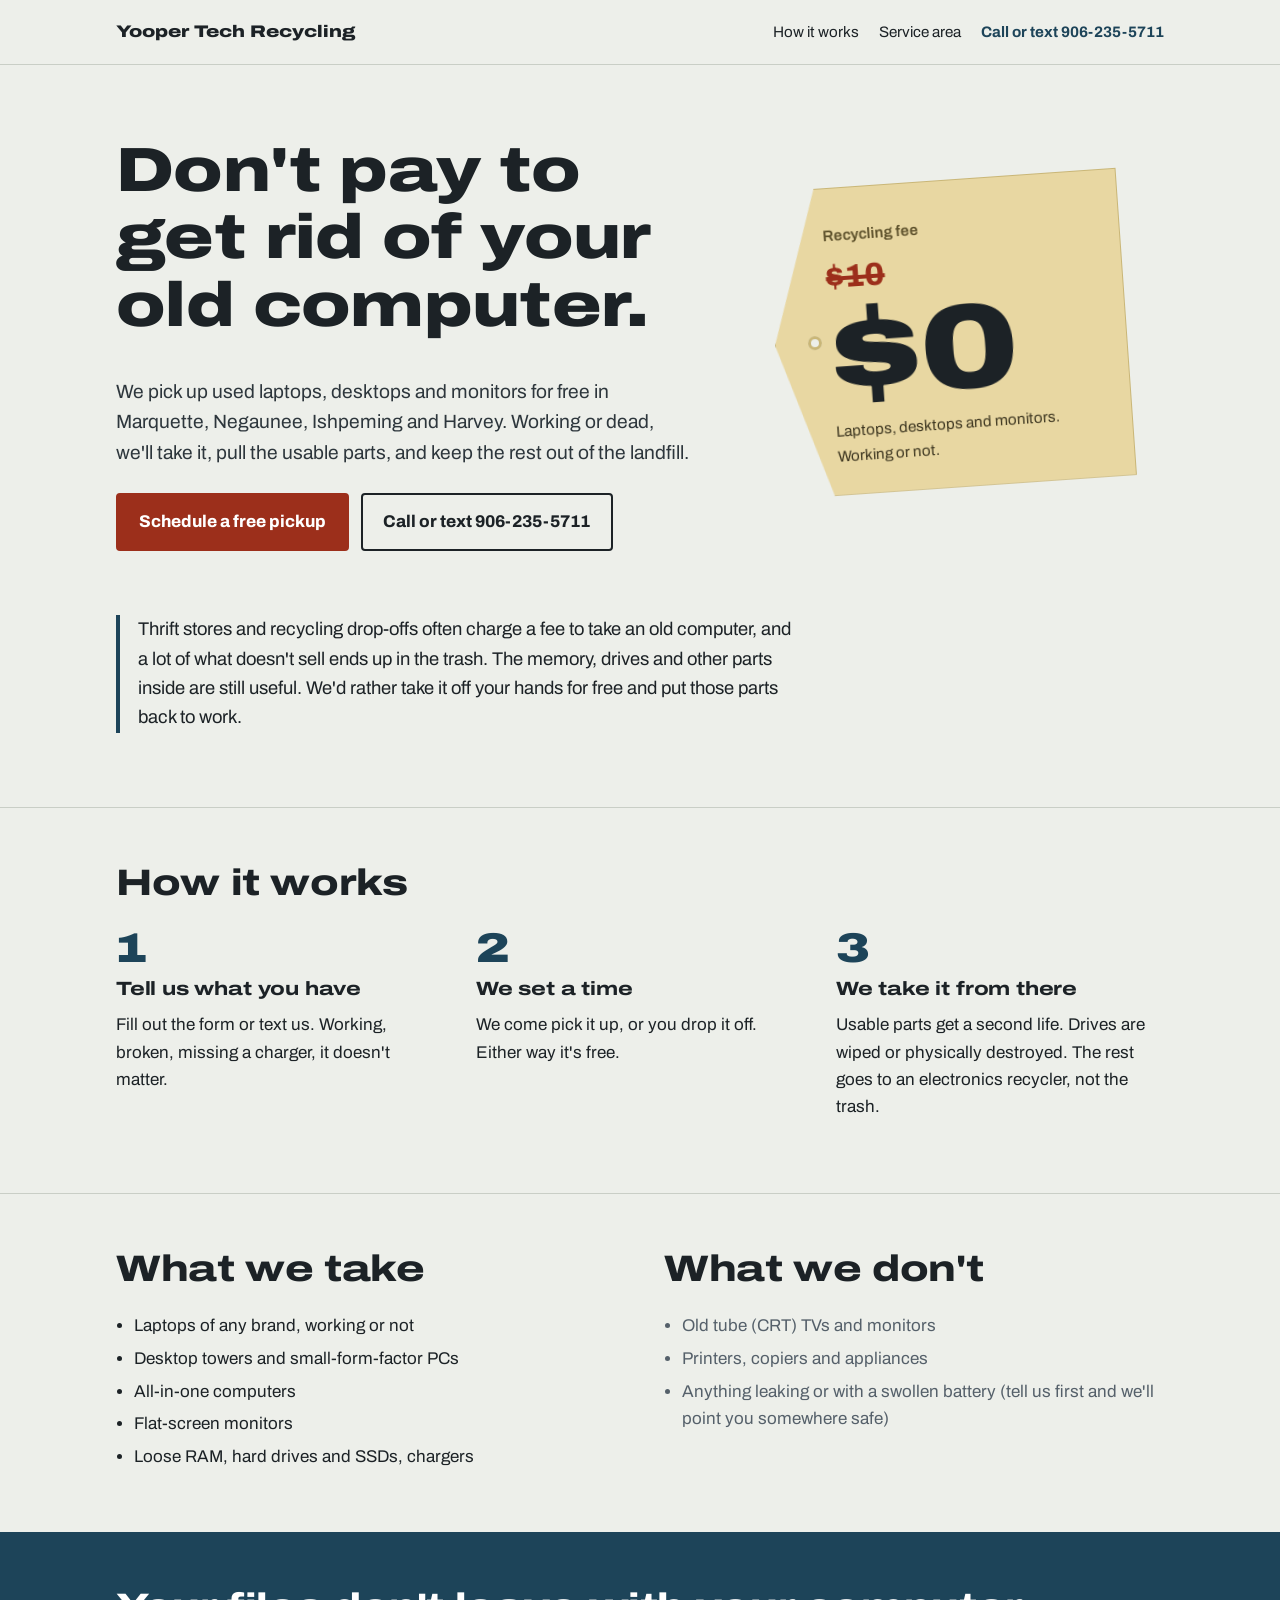
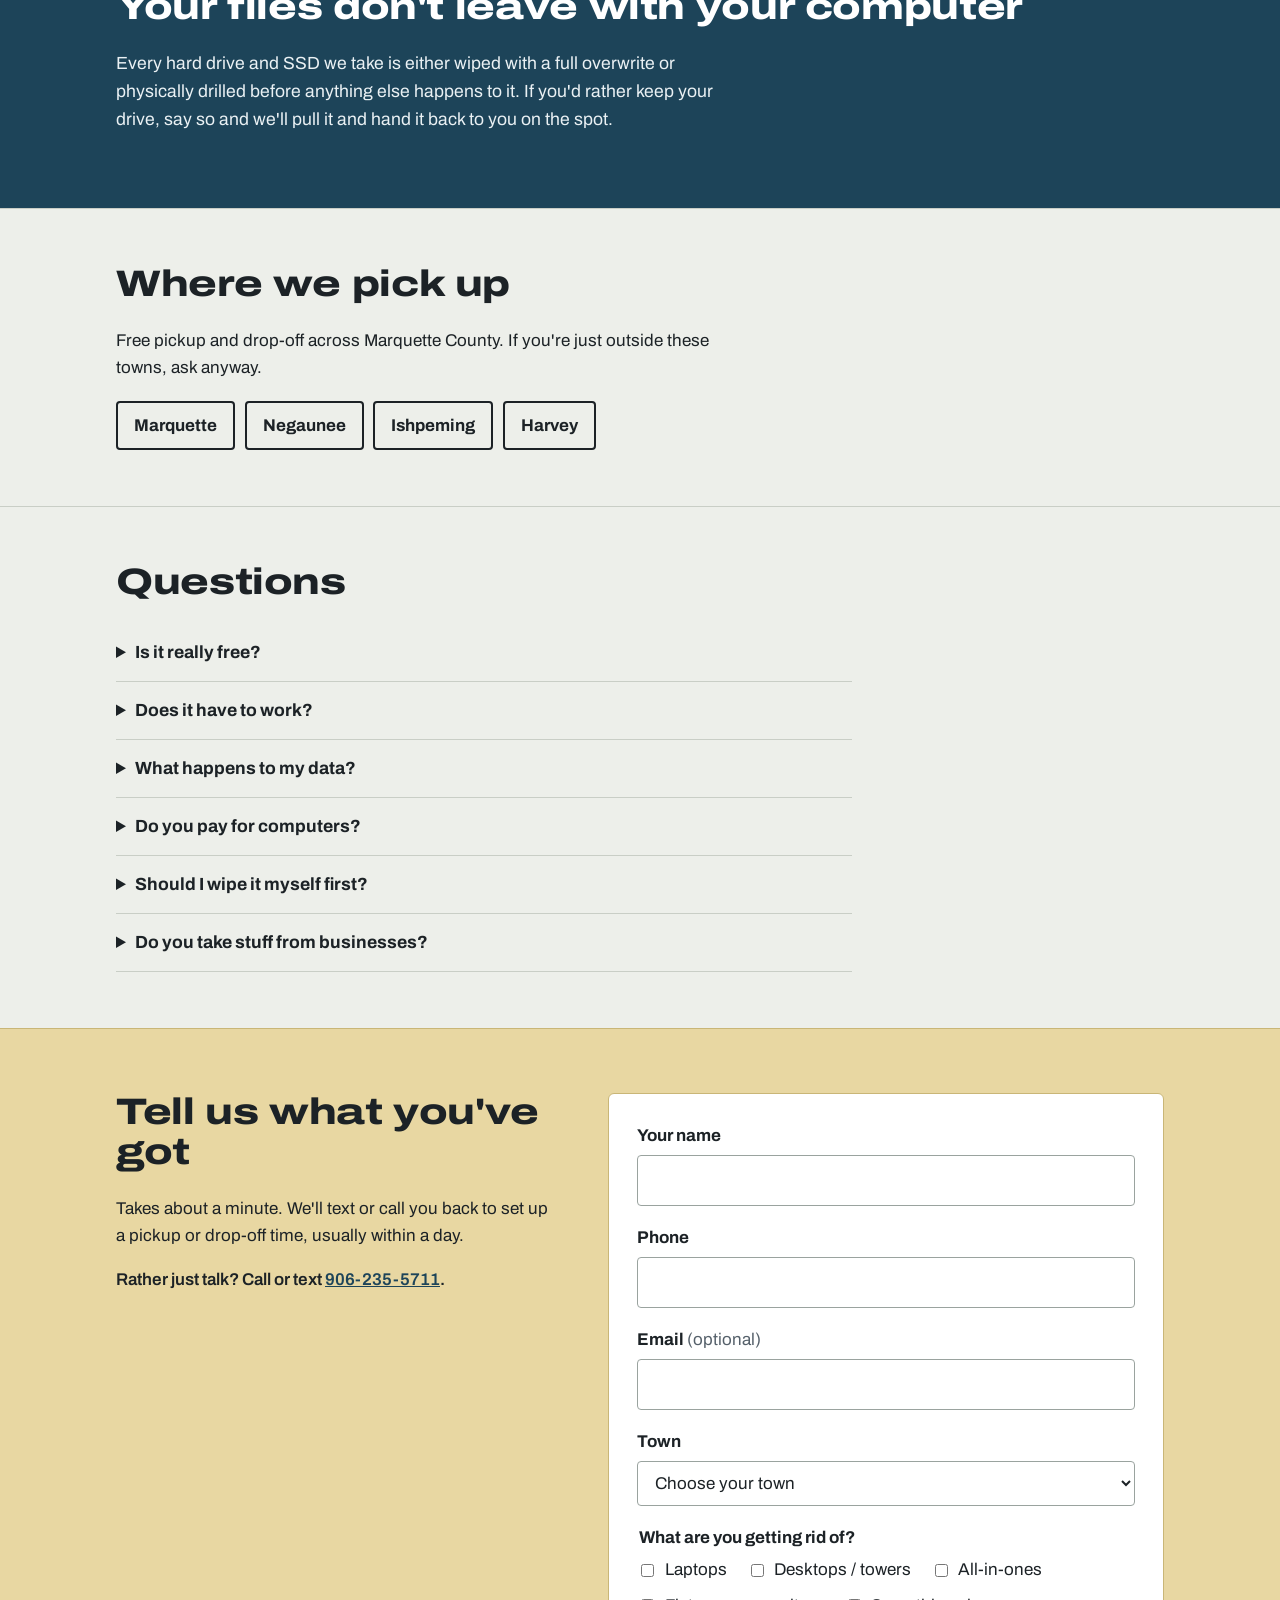
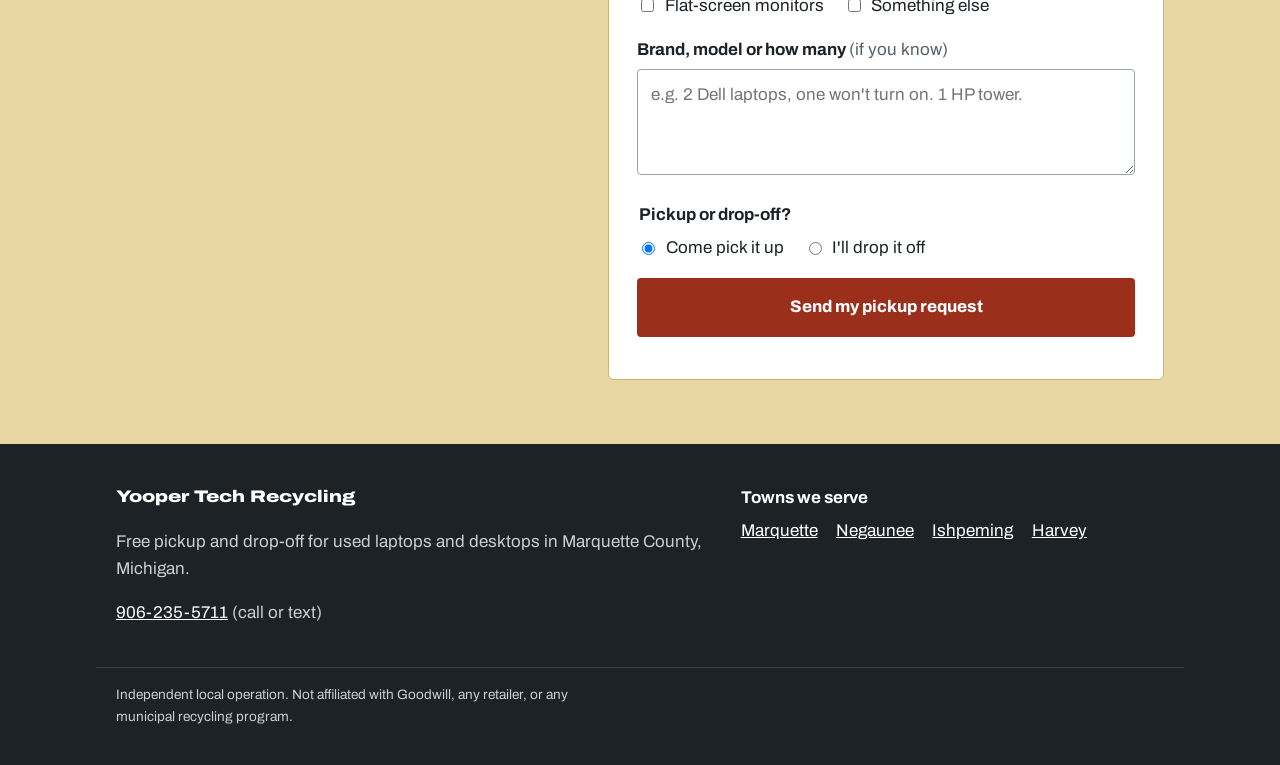
==== index.html @ 9afd8457 "Add Yooper Tech Recycling static site Computer recycling funnel with local SEO pages for Marquette, " ====
<!doctype html>
<html lang="en">
<head>
<meta charset="utf-8">
<meta name="viewport" content="width=device-width, initial-scale=1">
<title>Free Laptop & Computer Recycling in Marquette, Negaunee, Ishpeming & Harvey, MI | Yooper Tech Recycling</title>
<meta name="description" content="Don't pay to recycle your old laptop or desktop. Free pickup and drop-off in Marquette, Negaunee, Ishpeming and Harvey, Michigan. Drives wiped or destroyed.">
<link rel="canonical" href="https://yourdomain.com/">

<meta property="og:type" content="website">
<meta property="og:title" content="Free Laptop & Computer Recycling in Marquette, Negaunee, Ishpeming & Harvey, MI | Yooper Tech Recycling">
<meta property="og:description" content="Don't pay to recycle your old laptop or desktop. Free pickup and drop-off in Marquette, Negaunee, Ishpeming and Harvey, Michigan. Drives wiped or destroyed.">
<meta property="og:url" content="https://yourdomain.com/">
<meta name="geo.region" content="US-MI">
<link rel="icon" href="/assets/favicon.svg" type="image/svg+xml">
<link rel="preconnect" href="https://fonts.googleapis.com"><link rel="preconnect" href="https://fonts.gstatic.com" crossorigin><link href="https://fonts.googleapis.com/css2?family=Archivo:wdth,wght@62..125,400..900&display=swap" rel="stylesheet">
<link rel="stylesheet" href="/css/style.css">
<script type="application/ld+json">{"@context": "https://schema.org", "@type": "LocalBusiness", "name": "Yooper Tech Recycling", "description": "Free pickup and drop-off for used laptops and desktops in Marquette County, Michigan. Parts are reused; drives are wiped or destroyed.", "url": "https://yourdomain.com/", "telephone": "+19062355711", "priceRange": "Free", "areaServed": [{"@type": "City", "name": "Marquette, MI"}, {"@type": "City", "name": "Negaunee, MI"}, {"@type": "City", "name": "Ishpeming, MI"}, {"@type": "City", "name": "Harvey, MI"}], "address": {"@type": "PostalAddress", "addressRegion": "MI", "addressCountry": "US"}}</script>
<script type="application/ld+json">{"@context": "https://schema.org", "@type": "FAQPage", "mainEntity": [{"@type": "Question", "name": "Is it really free?", "acceptedAnswer": {"@type": "Answer", "text": "Yes. No recycling fee, no pickup fee in Marquette, Negaunee, Ishpeming and Harvey. We make our money reselling the usable parts, so your old computer is worth something to us even if it doesn't turn on."}}, {"@type": "Question", "name": "Does it have to work?", "acceptedAnswer": {"@type": "Answer", "text": "No. Dead, cracked, water-damaged, missing a power cord: we still want it."}}, {"@type": "Question", "name": "What happens to my data?", "acceptedAnswer": {"@type": "Answer", "text": "Drives are wiped with a full overwrite or physically destroyed. If you want to keep your drive, we'll take it out and give it back to you before we leave."}}, {"@type": "Question", "name": "Do you pay for computers?", "acceptedAnswer": {"@type": "Answer", "text": "Usually not, but if you have something newer or high-end, mention it in the form and we'll talk."}}, {"@type": "Question", "name": "Should I wipe it myself first?", "acceptedAnswer": {"@type": "Answer", "text": "You're welcome to, and if it still turns on it's a good habit. But you don't have to. We handle it either way."}}, {"@type": "Question", "name": "Do you take stuff from businesses?", "acceptedAnswer": {"@type": "Answer", "text": "Yes. Offices, schools and shops upgrading a batch of machines can send us the count and we'll plan the pickup."}}]}</script>
</head>
<body>
<a class="skip" href="#main">Skip to content</a>
<header class="top">
  <div class="wrap top-row">
    <a class="brand" href="/">Yooper Tech Recycling</a>
    <nav aria-label="Main">
      <a href="/#how">How it works</a>
      <a href="/#area">Service area</a>
      <a class="nav-call" href="tel:+19062355711">Call or text 906-235-5711</a>
    </nav>
  </div>
</header>
<main id="main">
<section class="hero">
  <div class="wrap hero-grid">
    <div class="hero-copy">
      <h1>Don't pay to get rid of your old computer.</h1>
      <p class="lede">We pick up used laptops, desktops and monitors for free in Marquette, Negaunee, Ishpeming and Harvey. Working or dead, we'll take it, pull the usable parts, and keep the rest out of the landfill.</p>
      <div class="hero-cta">
        <a class="btn" href="#get">Schedule a free pickup</a>
        <a class="btn btn-ghost" href="tel:+19062355711">Call or text 906-235-5711</a>
      </div>
    </div>
    <div class="tag" aria-label="Recycling fee: not ten dollars, zero dollars">
      <div class="tag-hole" aria-hidden="true"></div>
      <p class="tag-label">Recycling fee</p>
      <p class="tag-old" aria-hidden="true">$10</p>
      <p class="tag-new" aria-hidden="true">$0</p>
      <p class="tag-note">Laptops, desktops and monitors. Working or not.</p>
    </div>
  </div>
</section>
<section class="why">
  <div class="wrap why-inner">
    <p>Thrift stores and recycling drop-offs often charge a fee to take an old computer, and a lot of what doesn't sell ends up in the trash. The memory, drives and other parts inside are still useful. We'd rather take it off your hands for free and put those parts back to work.</p>
  </div>
</section>
<section class="how" id="how">
  <div class="wrap">
    <h2>How it works</h2>
    <ol class="steps">
      <li><h3>Tell us what you have</h3><p>Fill out the form or text us. Working, broken, missing a charger, it doesn't matter.</p></li>
      <li><h3>We set a time</h3><p>We come pick it up, or you drop it off. Either way it's free.</p></li>
      <li><h3>We take it from there</h3><p>Usable parts get a second life. Drives are wiped or physically destroyed. The rest goes to an electronics recycler, not the trash.</p></li>
    </ol>
  </div>
</section>
<section class="take">
  <div class="wrap take-grid">
    <div>
      <h2>What we take</h2>
      <ul class="plain">
        <li>Laptops of any brand, working or not</li>
        <li>Desktop towers and small-form-factor PCs</li>
        <li>All-in-one computers</li>
        <li>Flat-screen monitors</li>
        <li>Loose RAM, hard drives and SSDs, chargers</li>
      </ul>
    </div>
    <div>
      <h2>What we don't</h2>
      <ul class="plain muted">
        <li>Old tube (CRT) TVs and monitors</li>
        <li>Printers, copiers and appliances</li>
        <li>Anything leaking or with a swollen battery (tell us first and we'll point you somewhere safe)</li>
      </ul>
    </div>
  </div>
</section>
<section class="data">
  <div class="wrap data-inner">
    <h2>Your files don't leave with your computer</h2>
    <p>Every hard drive and SSD we take is either wiped with a full overwrite or physically drilled before anything else happens to it. If you'd rather keep your drive, say so and we'll pull it and hand it back to you on the spot.</p>
  </div>
</section>
<section class="area" id="area">
  <div class="wrap">
    <h2>Where we pick up</h2>
    <p>Free pickup and drop-off across Marquette County. If you're just outside these towns, ask anyway.</p>
    <ul class="towns"><li><a href="/marquette-mi/">Marquette</a></li><li><a href="/negaunee-mi/">Negaunee</a></li><li><a href="/ishpeming-mi/">Ishpeming</a></li><li><a href="/harvey-mi/">Harvey</a></li></ul>
  </div>
</section>
<section class="faq" id="faq">
  <div class="wrap faq-inner">
    <h2>Questions</h2>
    <details><summary>Is it really free?</summary><p>Yes. No recycling fee, no pickup fee in Marquette, Negaunee, Ishpeming and Harvey. We make our money reselling the usable parts, so your old computer is worth something to us even if it doesn't turn on.</p></details>
<details><summary>Does it have to work?</summary><p>No. Dead, cracked, water-damaged, missing a power cord: we still want it.</p></details>
<details><summary>What happens to my data?</summary><p>Drives are wiped with a full overwrite or physically destroyed. If you want to keep your drive, we'll take it out and give it back to you before we leave.</p></details>
<details><summary>Do you pay for computers?</summary><p>Usually not, but if you have something newer or high-end, mention it in the form and we'll talk.</p></details>
<details><summary>Should I wipe it myself first?</summary><p>You're welcome to, and if it still turns on it's a good habit. But you don't have to. We handle it either way.</p></details>
<details><summary>Do you take stuff from businesses?</summary><p>Yes. Offices, schools and shops upgrading a batch of machines can send us the count and we'll plan the pickup.</p></details>
  </div>
</section>
<section class="get" id="get">
  <div class="wrap get-grid">
    <div class="get-copy">
      <h2>Tell us what you've got</h2>
      <p>Takes about a minute. We'll text or call you back to set up a pickup or drop-off time, usually within a day.</p>
      <p class="get-alt">Rather just talk? Call or text <a href="tel:+19062355711">906-235-5711</a>.</p>
    </div>
    <form class="lead" id="lead" novalidate>
      <div class="field"><label for="f-name">Your name</label><input id="f-name" name="name" autocomplete="name" required></div>
      <div class="field"><label for="f-phone">Phone</label><input id="f-phone" name="phone" type="tel" autocomplete="tel" required></div>
      <div class="field"><label for="f-email">Email <span class="opt">(optional)</span></label><input id="f-email" name="email" type="email" autocomplete="email"></div>
      <div class="field"><label for="f-town">Town</label>
        <select id="f-town" name="town" required><option value="">Choose your town</option><option>Marquette</option><option>Negaunee</option><option>Ishpeming</option><option>Harvey</option><option>Somewhere else nearby</option></select></div>
      <fieldset class="field">
        <legend>What are you getting rid of?</legend>
        <div class="checks">
          <label><input type="checkbox" name="items" value="Laptop"> Laptops</label>
          <label><input type="checkbox" name="items" value="Desktop"> Desktops / towers</label>
          <label><input type="checkbox" name="items" value="All-in-one"> All-in-ones</label>
          <label><input type="checkbox" name="items" value="Flat-screen monitor"> Flat-screen monitors</label>
          <label><input type="checkbox" name="items" value="Other"> Something else</label>
        </div>
      </fieldset>
      <div class="field"><label for="f-details">Brand, model or how many <span class="opt">(if you know)</span></label><textarea id="f-details" name="details" rows="3" placeholder="e.g. 2 Dell laptops, one won't turn on. 1 HP tower."></textarea></div>
      <fieldset class="field">
        <legend>Pickup or drop-off?</legend>
        <div class="checks">
          <label><input type="radio" name="handoff" value="Pickup" checked> Come pick it up</label>
          <label><input type="radio" name="handoff" value="Drop-off"> I'll drop it off</label>
        </div>
      </fieldset>
      <div class="hp" aria-hidden="true"><label>Leave this empty<input name="company" tabindex="-1" autocomplete="off"></label></div>
      <button class="btn" type="submit">Send my pickup request</button>
      <p class="form-msg" id="form-msg" role="status" aria-live="polite"></p>
    </form>
  </div>
</section></main>
<footer class="foot">
  <div class="wrap foot-grid">
    <div>
      <p class="brand">Yooper Tech Recycling</p>
      <p>Free pickup and drop-off for used laptops and desktops in Marquette County, Michigan.</p>
      <p><a href="tel:+19062355711">906-235-5711</a> (call or text)</p>
    </div>
    <div>
      <p class="foot-h">Towns we serve</p>
      <p class="foot-towns"><a href="/marquette-mi/">Marquette</a> <a href="/negaunee-mi/">Negaunee</a> <a href="/ishpeming-mi/">Ishpeming</a> <a href="/harvey-mi/">Harvey</a></p>
    </div>
  </div>
  <div class="wrap foot-small"><p>Independent local operation. Not affiliated with Goodwill, any retailer, or any municipal recycling program.</p></div>
</footer>
<script src="/js/config.js"></script>
<script src="/js/form.js"></script>
</body>
</html>
---- css/style.css ----
/* Palette: birch paper, iron-range ink, Lake Superior blue, manila tag, hematite red */
:root{
  --paper:#EDEFEA; --ink:#1C2226; --muted:#55606A;
  --lake:#1D4459; --lake-2:#2C5A73;
  --tag:#E8D7A2; --tag-edge:#C9B677;
  --ore:#9C2F1B; --line:#C9CEC6;
  --wrap:68rem;
}
*{box-sizing:border-box}
html{scroll-behavior:smooth}
@media (prefers-reduced-motion:reduce){html{scroll-behavior:auto}*{transition:none!important;animation:none!important}}
body{margin:0;background:var(--paper);color:var(--ink);
  font-family:"Archivo",system-ui,-apple-system,"Segoe UI",Roboto,sans-serif;
  font-size:1.0625rem;line-height:1.6;font-stretch:100%}
img{max-width:100%}
a{color:var(--lake)}
a:focus-visible,button:focus-visible,input:focus-visible,select:focus-visible,textarea:focus-visible,summary:focus-visible{
  outline:3px solid var(--ore);outline-offset:2px}
.wrap{max-width:var(--wrap);margin:0 auto;padding:0 1.25rem}
.narrow{max-width:40rem}
.skip{position:absolute;left:-999px}
.skip:focus{left:1rem;top:1rem;background:var(--ink);color:#fff;padding:.5rem .75rem;z-index:10}

h1,h2,h3{font-stretch:125%;line-height:1.08;letter-spacing:-.01em;margin:0 0 .6em}
h1{font-size:clamp(2.2rem,5.5vw,3.9rem);font-weight:850}
h2{font-size:clamp(1.6rem,3.4vw,2.3rem);font-weight:800}
h3{font-size:1.2rem;font-weight:750}
p{margin:0 0 1em;max-width:62ch}

/* header */
.top{border-bottom:1px solid var(--line);background:var(--paper)}
.top-row{display:flex;align-items:center;justify-content:space-between;gap:1rem;min-height:4rem;flex-wrap:wrap}
.brand{font-weight:850;font-stretch:125%;color:var(--ink);text-decoration:none;font-size:1.05rem}
nav{display:flex;gap:1.25rem;align-items:center;flex-wrap:wrap}
nav a{color:var(--ink);text-decoration:none;font-size:.95rem}
nav a:hover{text-decoration:underline}
.nav-call{font-weight:700;color:var(--lake)!important}
@media (max-width:640px){nav a:not(.nav-call){display:none}}

/* buttons */
.btn{display:inline-block;background:var(--ore);color:#fff;border:2px solid var(--ore);
  padding:.85rem 1.3rem;font:inherit;font-weight:750;text-decoration:none;cursor:pointer;border-radius:4px}
.btn:hover{background:#7f2615;border-color:#7f2615}
.btn-ghost{background:transparent;color:var(--ink);border-color:var(--ink)}
.btn-ghost:hover{background:var(--ink);color:#fff}

/* hero */
.hero{padding:4.5rem 0 4rem}
.hero-grid{display:grid;grid-template-columns:1.35fr 1fr;gap:3rem;align-items:center}
.lede{font-size:1.2rem;color:#2d363c}
.hero-cta{display:flex;gap:.75rem;flex-wrap:wrap;margin-top:1.5rem}

/* the one bold element: a manila price tag */
.tag{position:relative;background:var(--tag);border:1px solid var(--tag-edge);
  padding:2.2rem 2rem 1.6rem 3.4rem;transform:rotate(-4deg);
  clip-path:polygon(14% 0,100% 0,100% 100%,14% 100%,0 50%);
  box-shadow:6px 8px 0 rgba(28,34,38,.12);max-width:22rem;justify-self:center;
  animation:swing 1.1s ease-out .2s both;transform-origin:8% 50%}
@keyframes swing{0%{transform:rotate(-14deg)}60%{transform:rotate(1deg)}100%{transform:rotate(-4deg)}}
.tag-hole{position:absolute;left:9%;top:50%;width:14px;height:14px;margin-top:-7px;border-radius:50%;
  background:var(--paper);box-shadow:inset 0 0 0 3px var(--tag-edge)}
.tag-label{font-size:.95rem;font-weight:600;color:#5b4f2a;margin:0}
.tag-old{font-size:2rem;font-weight:800;color:var(--ore);margin:.2rem 0 0;text-decoration:line-through;text-decoration-thickness:4px}
.tag-new{font-size:clamp(5rem,12vw,7.5rem);font-weight:900;font-stretch:125%;line-height:.9;margin:0 0 .6rem;color:var(--ink)}
.tag-note{font-size:.95rem;margin:0;color:#3d3620}

/* sections */
.why{padding:0 0 3.5rem}
.why-inner p{font-size:1.15rem;border-left:4px solid var(--lake);padding-left:1.1rem}
.how,.take,.area,.faq{padding:3.5rem 0;border-top:1px solid var(--line)}
.steps{list-style:none;counter-reset:s;padding:0;margin:1.5rem 0 0;display:grid;grid-template-columns:repeat(3,1fr);gap:2rem}
.steps li{counter-increment:s}
.steps li::before{content:counter(s);display:block;font-size:2.6rem;font-weight:900;font-stretch:125%;color:var(--lake);line-height:1;margin-bottom:.6rem}
.take-grid{display:grid;grid-template-columns:1fr 1fr;gap:3rem}
.plain{padding-left:1.1rem;margin:0}
.plain li{margin:.35rem 0}
.muted{color:var(--muted)}

.data{background:var(--lake);color:#EAF1F4;padding:3.5rem 0}
.data h2{color:#fff}
.data-inner p{font-size:1.1rem}

.towns{list-style:none;padding:0;margin:1.25rem 0 0;display:flex;flex-wrap:wrap;gap:.6rem}
.towns a,.towns strong{display:inline-block;padding:.55rem 1rem;border:2px solid var(--ink);color:var(--ink);text-decoration:none;font-weight:700;border-radius:4px}
.towns a:hover{background:var(--ink);color:#fff}
.towns strong{background:var(--ink);color:#fff}

.faq-inner details{max-width:46rem}
details{border-bottom:1px solid var(--line);padding:.9rem 0}
summary{cursor:pointer;font-weight:700;font-size:1.1rem}
details p{margin:.6rem 0 0}

/* form */
.get{background:var(--tag);padding:4rem 0;border-top:1px solid var(--tag-edge)}
.get-grid{display:grid;grid-template-columns:1fr 1.25fr;gap:3rem;align-items:start}
.get-alt{font-weight:600}
.lead{background:#fff;padding:1.75rem;border:1px solid var(--tag-edge);border-radius:6px}
.field{margin:0 0 1.1rem;border:0;padding:0}
.field label,.field legend{display:block;font-weight:700;margin-bottom:.35rem}
.opt{font-weight:400;color:var(--muted)}
input,select,textarea{width:100%;font:inherit;padding:.7rem .8rem;border:1.5px solid #9aa39f;border-radius:4px;background:#fff;color:var(--ink)}
textarea{resize:vertical}
.checks{display:flex;flex-wrap:wrap;gap:.5rem 1.25rem}
.checks label{display:flex;align-items:center;gap:.45rem;font-weight:400;margin:0}
.checks input{width:auto}
.hp{position:absolute;left:-9999px}
.lead .btn{width:100%;font-size:1.05rem}
.form-msg{margin:.9rem 0 0;font-weight:600}
.form-msg.err{color:var(--ore)}
.form-msg pre{white-space:pre-wrap;background:var(--paper);padding:.75rem;font:inherit;font-weight:400;border-radius:4px}
[aria-invalid="true"]{border-color:var(--ore)}

/* footer */
.foot{background:var(--ink);color:#C8CFD3;padding:2.5rem 0 1.5rem}
.foot a{color:#fff}
.foot .brand{color:#fff}
.foot-grid{display:grid;grid-template-columns:1.4fr 1fr;gap:2rem}
.foot-h{font-weight:700;color:#fff;margin-bottom:.4rem}
.foot-towns a{margin-right:.9rem}
.foot-small{border-top:1px solid #343d43;margin-top:1.5rem;padding-top:1rem;font-size:.85rem}

@media (max-width:820px){
  .hero{padding:2.5rem 0 3rem}
  .hero-grid,.get-grid,.take-grid,.foot-grid{grid-template-columns:1fr}
  .steps{grid-template-columns:1fr;gap:1.5rem}
  .tag{justify-self:start;margin-left:.5rem}
}
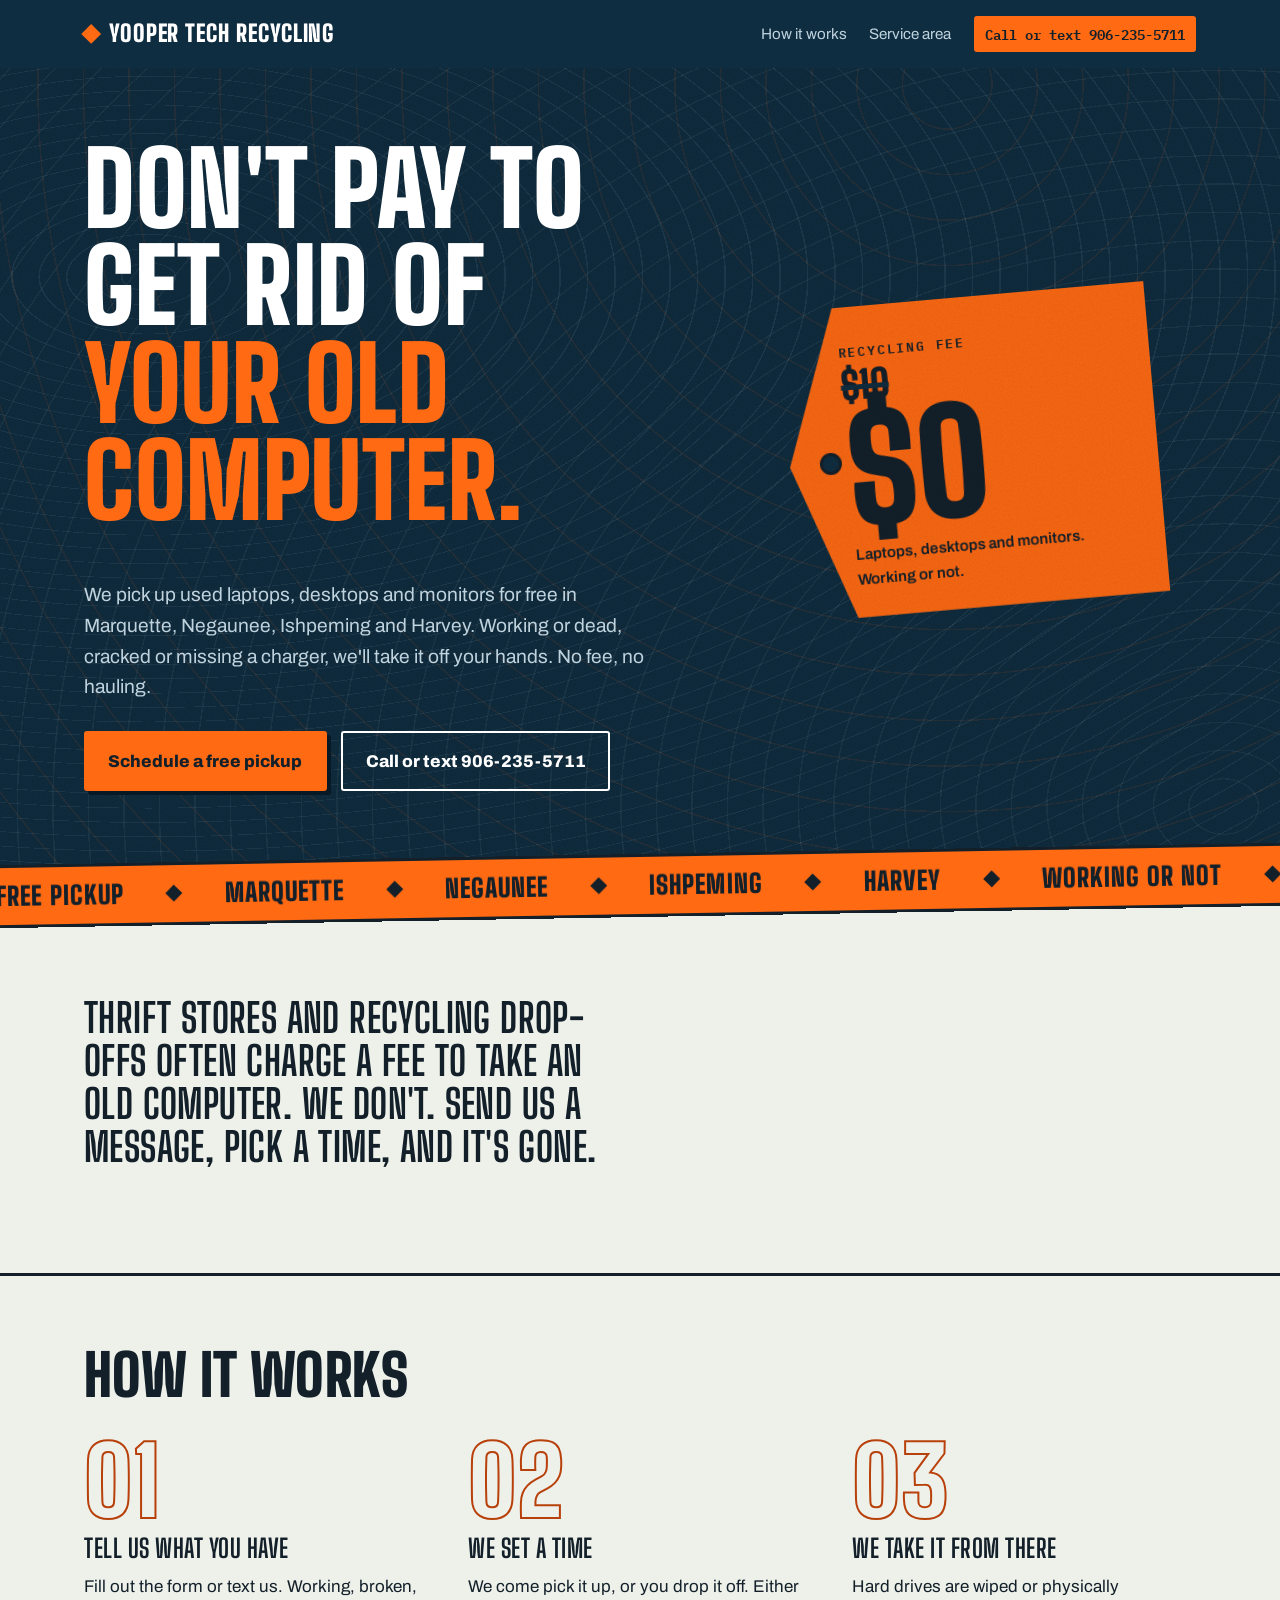
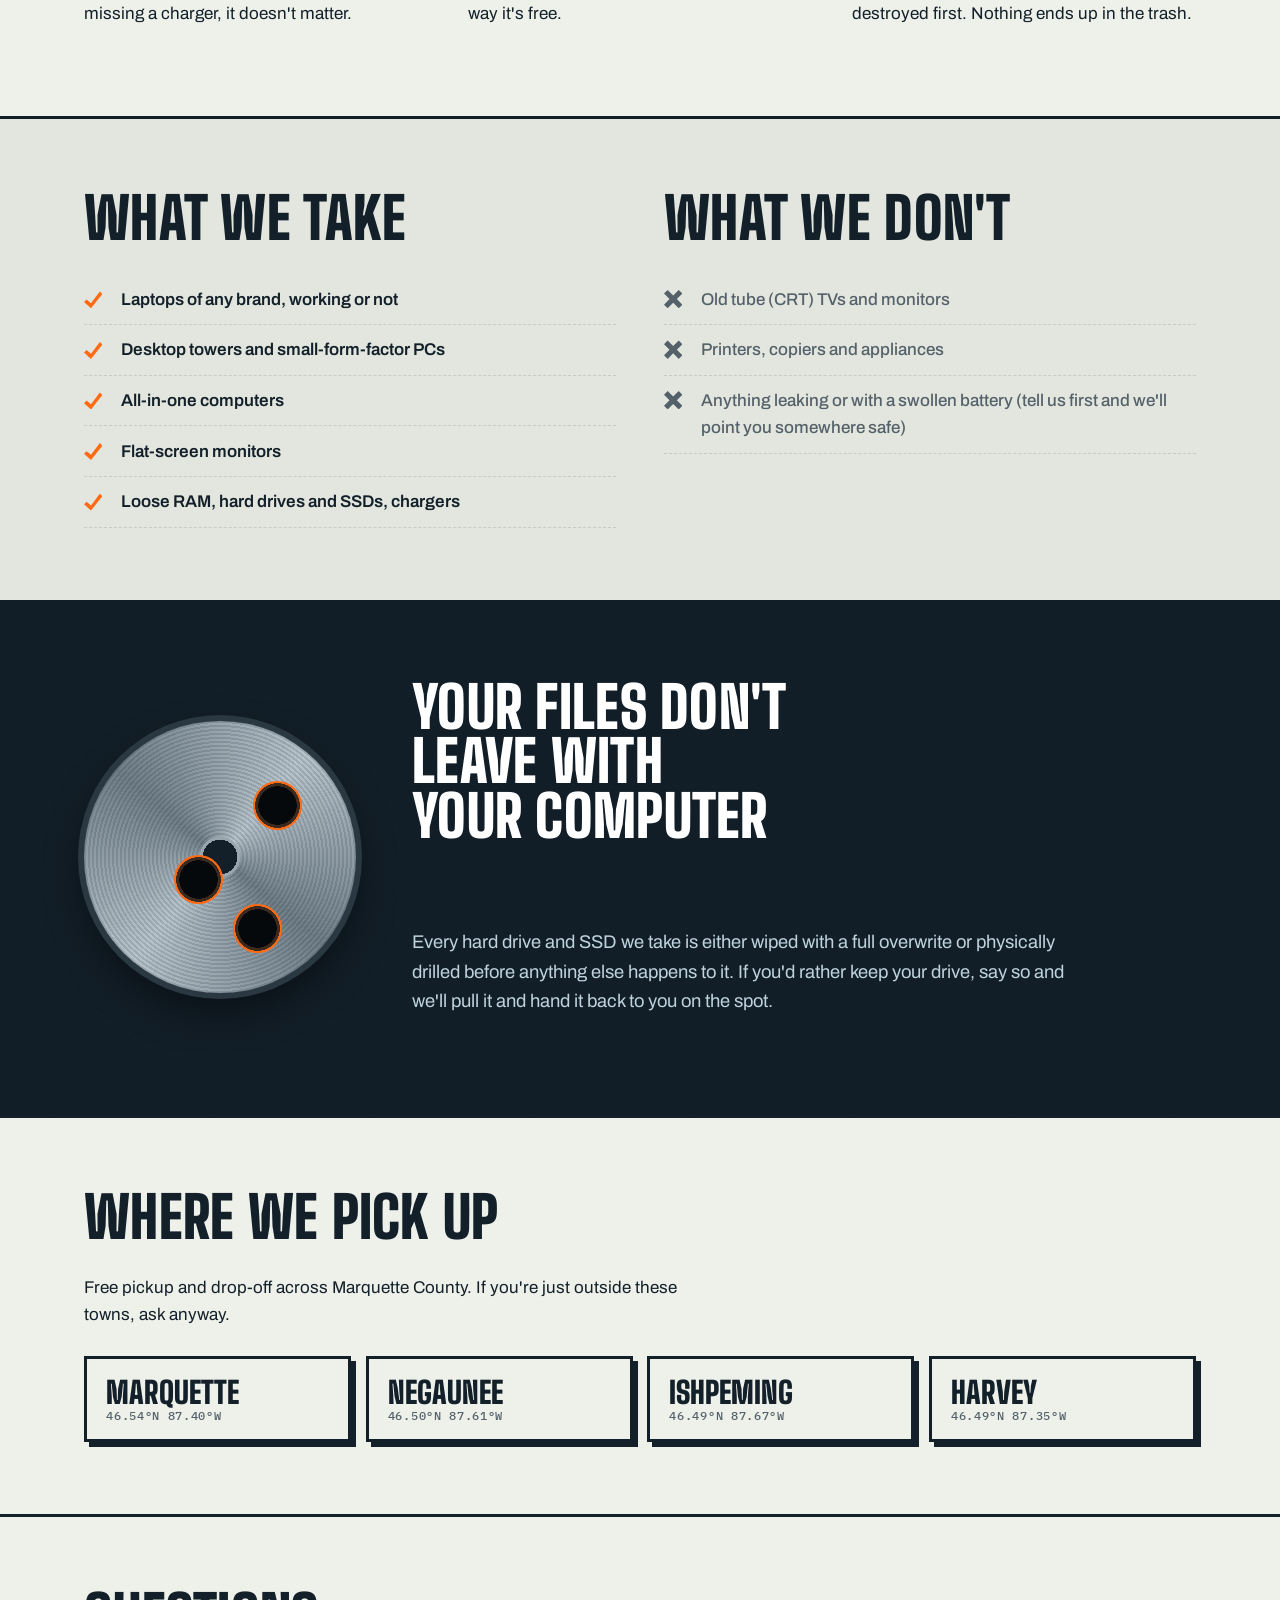
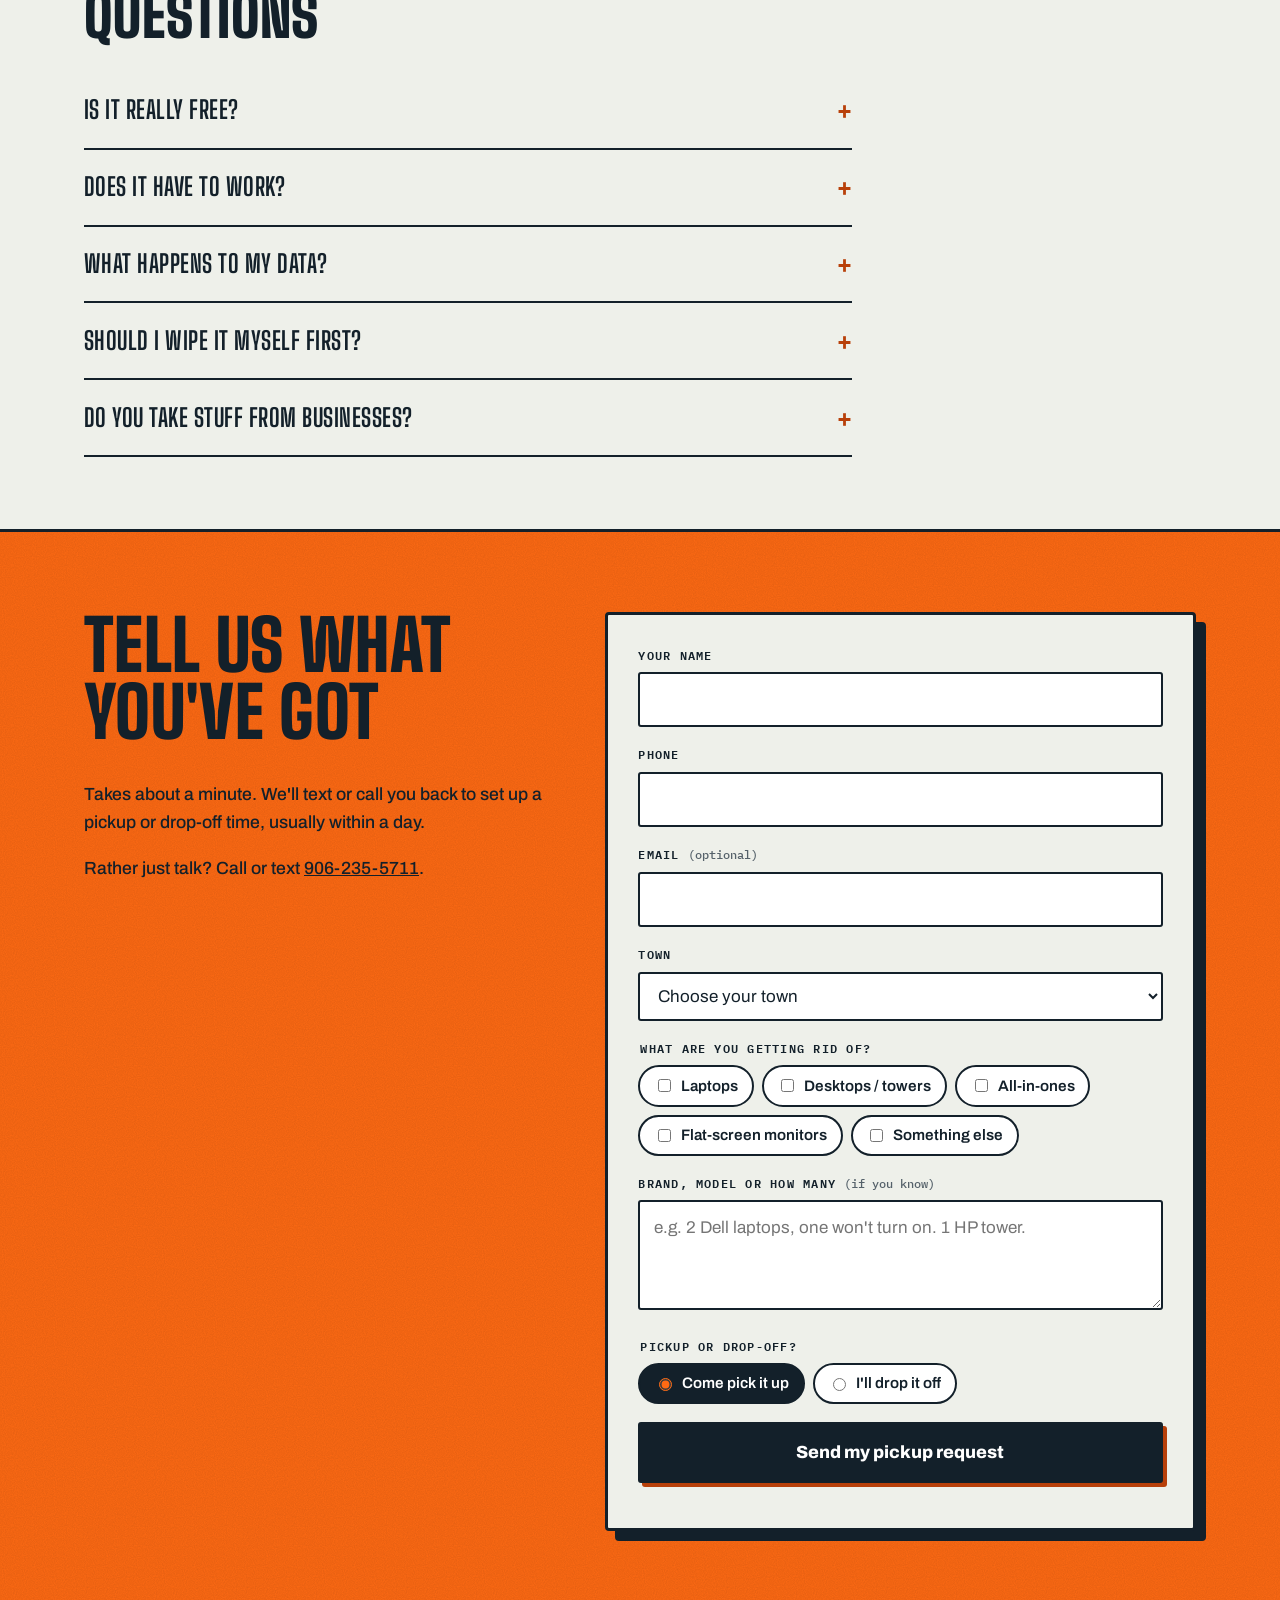
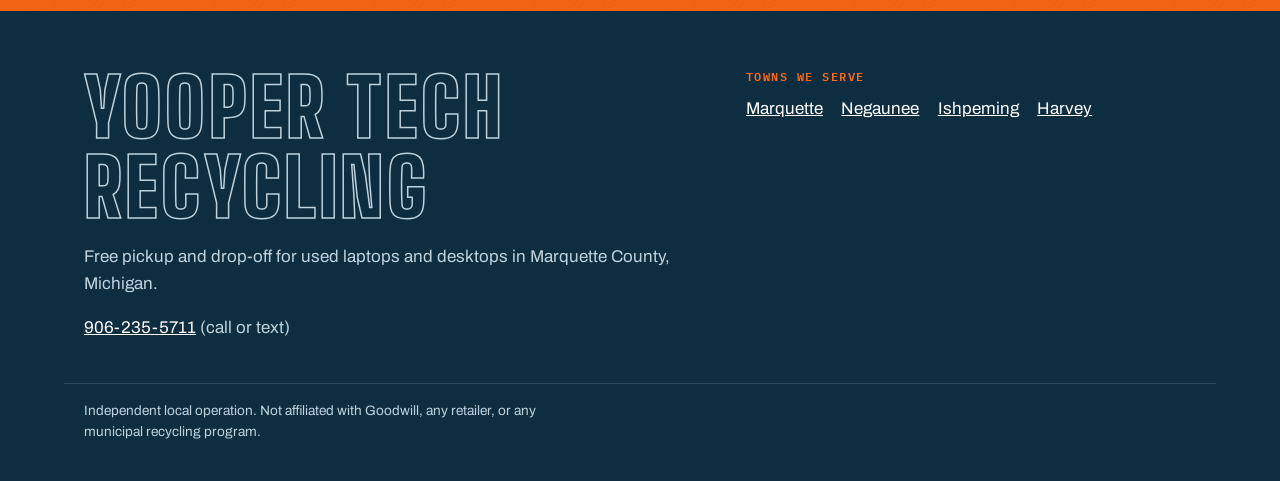
==== commit 4ae050b3: "Redesign site, add Apps Script form backend and admin funnels - New screenprint look: Lake Superior " ====
--- a/index.html
+++ b/index.html
@@ -13,10 +13,10 @@
 <meta property="og:url" content="https://yourdomain.com/">
 <meta name="geo.region" content="US-MI">
 <link rel="icon" href="/assets/favicon.svg" type="image/svg+xml">
-<link rel="preconnect" href="https://fonts.googleapis.com"><link rel="preconnect" href="https://fonts.gstatic.com" crossorigin><link href="https://fonts.googleapis.com/css2?family=Archivo:wdth,wght@62..125,400..900&display=swap" rel="stylesheet">
+<link rel="preconnect" href="https://fonts.googleapis.com"><link rel="preconnect" href="https://fonts.gstatic.com" crossorigin><link href="https://fonts.googleapis.com/css2?family=Archivo:wdth,wght@62..125,400..900&family=Big+Shoulders+Display:wght@700;900&family=IBM+Plex+Mono:wght@500;600&display=swap" rel="stylesheet">
 <link rel="stylesheet" href="/css/style.css">
-<script type="application/ld+json">{"@context": "https://schema.org", "@type": "LocalBusiness", "name": "Yooper Tech Recycling", "description": "Free pickup and drop-off for used laptops and desktops in Marquette County, Michigan. Parts are reused; drives are wiped or destroyed.", "url": "https://yourdomain.com/", "telephone": "+19062355711", "priceRange": "Free", "areaServed": [{"@type": "City", "name": "Marquette, MI"}, {"@type": "City", "name": "Negaunee, MI"}, {"@type": "City", "name": "Ishpeming, MI"}, {"@type": "City", "name": "Harvey, MI"}], "address": {"@type": "PostalAddress", "addressRegion": "MI", "addressCountry": "US"}}</script>
-<script type="application/ld+json">{"@context": "https://schema.org", "@type": "FAQPage", "mainEntity": [{"@type": "Question", "name": "Is it really free?", "acceptedAnswer": {"@type": "Answer", "text": "Yes. No recycling fee, no pickup fee in Marquette, Negaunee, Ishpeming and Harvey. We make our money reselling the usable parts, so your old computer is worth something to us even if it doesn't turn on."}}, {"@type": "Question", "name": "Does it have to work?", "acceptedAnswer": {"@type": "Answer", "text": "No. Dead, cracked, water-damaged, missing a power cord: we still want it."}}, {"@type": "Question", "name": "What happens to my data?", "acceptedAnswer": {"@type": "Answer", "text": "Drives are wiped with a full overwrite or physically destroyed. If you want to keep your drive, we'll take it out and give it back to you before we leave."}}, {"@type": "Question", "name": "Do you pay for computers?", "acceptedAnswer": {"@type": "Answer", "text": "Usually not, but if you have something newer or high-end, mention it in the form and we'll talk."}}, {"@type": "Question", "name": "Should I wipe it myself first?", "acceptedAnswer": {"@type": "Answer", "text": "You're welcome to, and if it still turns on it's a good habit. But you don't have to. We handle it either way."}}, {"@type": "Question", "name": "Do you take stuff from businesses?", "acceptedAnswer": {"@type": "Answer", "text": "Yes. Offices, schools and shops upgrading a batch of machines can send us the count and we'll plan the pickup."}}]}</script>
+<script type="application/ld+json">{"@context": "https://schema.org", "@type": "LocalBusiness", "name": "Yooper Tech Recycling", "description": "Free pickup and drop-off for used laptops and desktops in Marquette County, Michigan. Hard drives are wiped or destroyed.", "url": "https://yourdomain.com/", "telephone": "+19062355711", "priceRange": "Free", "areaServed": [{"@type": "City", "name": "Marquette, MI"}, {"@type": "City", "name": "Negaunee, MI"}, {"@type": "City", "name": "Ishpeming, MI"}, {"@type": "City", "name": "Harvey, MI"}], "address": {"@type": "PostalAddress", "addressRegion": "MI", "addressCountry": "US"}}</script>
+<script type="application/ld+json">{"@context": "https://schema.org", "@type": "FAQPage", "mainEntity": [{"@type": "Question", "name": "Is it really free?", "acceptedAnswer": {"@type": "Answer", "text": "Yes. No recycling fee, no pickup fee in Marquette, Negaunee, Ishpeming and Harvey. Working or not, there's no charge."}}, {"@type": "Question", "name": "Does it have to work?", "acceptedAnswer": {"@type": "Answer", "text": "No. Dead, cracked, water-damaged, missing a power cord: we still want it."}}, {"@type": "Question", "name": "What happens to my data?", "acceptedAnswer": {"@type": "Answer", "text": "Drives are wiped with a full overwrite or physically destroyed. If you want to keep your drive, we'll take it out and give it back to you before we leave."}}, {"@type": "Question", "name": "Should I wipe it myself first?", "acceptedAnswer": {"@type": "Answer", "text": "You're welcome to, and if it still turns on it's a good habit. But you don't have to. We handle it either way."}}, {"@type": "Question", "name": "Do you take stuff from businesses?", "acceptedAnswer": {"@type": "Answer", "text": "Yes. Offices, schools and shops upgrading a batch of machines can send us the count and we'll plan the pickup."}}]}</script>
 </head>
 <body>
 <a class="skip" href="#main">Skip to content</a>
@@ -34,8 +34,8 @@
 <section class="hero">
   <div class="wrap hero-grid">
     <div class="hero-copy">
-      <h1>Don't pay to get rid of your old computer.</h1>
-      <p class="lede">We pick up used laptops, desktops and monitors for free in Marquette, Negaunee, Ishpeming and Harvey. Working or dead, we'll take it, pull the usable parts, and keep the rest out of the landfill.</p>
+      <h1>Don't pay to get rid of <span>your old computer.</span></h1>
+      <p class="lede">We pick up used laptops, desktops and monitors for free in Marquette, Negaunee, Ishpeming and Harvey. Working or dead, cracked or missing a charger, we'll take it off your hands. No fee, no hauling.</p>
       <div class="hero-cta">
         <a class="btn" href="#get">Schedule a free pickup</a>
         <a class="btn btn-ghost" href="tel:+19062355711">Call or text 906-235-5711</a>
@@ -50,9 +50,10 @@
     </div>
   </div>
 </section>
+<div class="ticker" aria-hidden="true"><div class="ticker-track"><span>Free pickup</span><span>Marquette</span><span>Negaunee</span><span>Ishpeming</span><span>Harvey</span><span>Working or not</span><span>Drives wiped</span><span>Free pickup</span><span>Marquette</span><span>Negaunee</span><span>Ishpeming</span><span>Harvey</span><span>Working or not</span><span>Drives wiped</span></div></div>
 <section class="why">
   <div class="wrap why-inner">
-    <p>Thrift stores and recycling drop-offs often charge a fee to take an old computer, and a lot of what doesn't sell ends up in the trash. The memory, drives and other parts inside are still useful. We'd rather take it off your hands for free and put those parts back to work.</p>
+    <p>Thrift stores and recycling drop-offs often charge a fee to take an old computer. We don't. Send us a message, pick a time, and it's gone.</p>
   </div>
 </section>
 <section class="how" id="how">
@@ -61,7 +62,7 @@
     <ol class="steps">
       <li><h3>Tell us what you have</h3><p>Fill out the form or text us. Working, broken, missing a charger, it doesn't matter.</p></li>
       <li><h3>We set a time</h3><p>We come pick it up, or you drop it off. Either way it's free.</p></li>
-      <li><h3>We take it from there</h3><p>Usable parts get a second life. Drives are wiped or physically destroyed. The rest goes to an electronics recycler, not the trash.</p></li>
+      <li><h3>We take it from there</h3><p>Hard drives are wiped or physically destroyed first. Nothing ends up in the trash.</p></li>
     </ol>
   </div>
 </section>
@@ -89,6 +90,7 @@
 </section>
 <section class="data">
   <div class="wrap data-inner">
+    <div class="platter" aria-hidden="true"><i></i></div>
     <h2>Your files don't leave with your computer</h2>
     <p>Every hard drive and SSD we take is either wiped with a full overwrite or physically drilled before anything else happens to it. If you'd rather keep your drive, say so and we'll pull it and hand it back to you on the spot.</p>
   </div>
@@ -97,16 +99,15 @@
   <div class="wrap">
     <h2>Where we pick up</h2>
     <p>Free pickup and drop-off across Marquette County. If you're just outside these towns, ask anyway.</p>
-    <ul class="towns"><li><a href="/marquette-mi/">Marquette</a></li><li><a href="/negaunee-mi/">Negaunee</a></li><li><a href="/ishpeming-mi/">Ishpeming</a></li><li><a href="/harvey-mi/">Harvey</a></li></ul>
+    <ul class="towns"><li><a href="/marquette-mi/">Marquette<small>46.54°N 87.40°W</small></a></li><li><a href="/negaunee-mi/">Negaunee<small>46.50°N 87.61°W</small></a></li><li><a href="/ishpeming-mi/">Ishpeming<small>46.49°N 87.67°W</small></a></li><li><a href="/harvey-mi/">Harvey<small>46.49°N 87.35°W</small></a></li></ul>
   </div>
 </section>
 <section class="faq" id="faq">
   <div class="wrap faq-inner">
     <h2>Questions</h2>
-    <details><summary>Is it really free?</summary><p>Yes. No recycling fee, no pickup fee in Marquette, Negaunee, Ishpeming and Harvey. We make our money reselling the usable parts, so your old computer is worth something to us even if it doesn't turn on.</p></details>
+    <details><summary>Is it really free?</summary><p>Yes. No recycling fee, no pickup fee in Marquette, Negaunee, Ishpeming and Harvey. Working or not, there's no charge.</p></details>
 <details><summary>Does it have to work?</summary><p>No. Dead, cracked, water-damaged, missing a power cord: we still want it.</p></details>
 <details><summary>What happens to my data?</summary><p>Drives are wiped with a full overwrite or physically destroyed. If you want to keep your drive, we'll take it out and give it back to you before we leave.</p></details>
-<details><summary>Do you pay for computers?</summary><p>Usually not, but if you have something newer or high-end, mention it in the form and we'll talk.</p></details>
 <details><summary>Should I wipe it myself first?</summary><p>You're welcome to, and if it still turns on it's a good habit. But you don't have to. We handle it either way.</p></details>
 <details><summary>Do you take stuff from businesses?</summary><p>Yes. Offices, schools and shops upgrading a batch of machines can send us the count and we'll plan the pickup.</p></details>
   </div>
--- a/css/style.css
+++ b/css/style.css
@@ -1,127 +1,210 @@
-/* Palette: birch paper, iron-range ink, Lake Superior blue, manila tag, hematite red */
+/* Yooper screenprint: Lake Superior navy + hunter orange on birch bark, topo-map contours, freighter-stencil type */
 :root{
-  --paper:#EDEFEA; --ink:#1C2226; --muted:#55606A;
-  --lake:#1D4459; --lake-2:#2C5A73;
-  --tag:#E8D7A2; --tag-edge:#C9B677;
-  --ore:#9C2F1B; --line:#C9CEC6;
-  --wrap:68rem;
+  --birch:#EEF0EA; --birch-2:#E2E6DE; --ink:#13202A; --muted:#55616A;
+  --lake:#0F2D40; --lake-2:#18435C; --lake-ink:#BFD3DE;
+  --blaze:#FF6A13; --blaze-deep:#B8400A; --pine:#2E4A3B;
+  --line:#C6CCC3;
+  --display:"Big Shoulders Display","Archivo",Impact,"Arial Narrow",sans-serif;
+  --body:"Archivo",system-ui,-apple-system,"Segoe UI",Roboto,sans-serif;
+  --mono:"IBM Plex Mono",ui-monospace,Menlo,Consolas,monospace;
+  --wrap:72rem;
+  --grain:url("data:image/svg+xml,%3Csvg xmlns='http://www.w3.org/2000/svg' width='160' height='160'%3E%3Cfilter id='n'%3E%3CfeTurbulence type='fractalNoise' baseFrequency='.9' numOctaves='2' stitchTiles='stitch'/%3E%3CfeColorMatrix values='0 0 0 0 0 0 0 0 0 0 0 0 0 0 0 0 0 0 .5 0'/%3E%3C/filter%3E%3Crect width='100%25' height='100%25' filter='url(%23n)'/%3E%3C/svg%3E");
+  color-scheme:light;
 }
 *{box-sizing:border-box}
 html{scroll-behavior:smooth}
 @media (prefers-reduced-motion:reduce){html{scroll-behavior:auto}*{transition:none!important;animation:none!important}}
-body{margin:0;background:var(--paper);color:var(--ink);
-  font-family:"Archivo",system-ui,-apple-system,"Segoe UI",Roboto,sans-serif;
-  font-size:1.0625rem;line-height:1.6;font-stretch:100%}
+body{margin:0;background:var(--birch);color:var(--ink);font-family:var(--body);font-size:1.0625rem;line-height:1.6}
 img{max-width:100%}
-a{color:var(--lake)}
+a{color:var(--lake-2)}
 a:focus-visible,button:focus-visible,input:focus-visible,select:focus-visible,textarea:focus-visible,summary:focus-visible{
-  outline:3px solid var(--ore);outline-offset:2px}
+  outline:3px solid var(--blaze);outline-offset:2px}
+main{overflow-x:clip}
 .wrap{max-width:var(--wrap);margin:0 auto;padding:0 1.25rem}
-.narrow{max-width:40rem}
+.narrow{max-width:44rem}
 .skip{position:absolute;left:-999px}
 .skip:focus{left:1rem;top:1rem;background:var(--ink);color:#fff;padding:.5rem .75rem;z-index:10}
 
-h1,h2,h3{font-stretch:125%;line-height:1.08;letter-spacing:-.01em;margin:0 0 .6em}
-h1{font-size:clamp(2.2rem,5.5vw,3.9rem);font-weight:850}
-h2{font-size:clamp(1.6rem,3.4vw,2.3rem);font-weight:800}
-h3{font-size:1.2rem;font-weight:750}
+h1,h2,h3{font-family:var(--display);font-weight:900;text-transform:uppercase;line-height:.95;letter-spacing:.005em;margin:0 0 .5em;text-wrap:balance}
+h1{font-size:clamp(3rem,8.5vw,6.4rem)}
+h2{font-size:clamp(2.2rem,5vw,3.6rem)}
+h3{font-size:1.6rem;font-weight:700;letter-spacing:.02em}
 p{margin:0 0 1em;max-width:62ch}
-
-/* header */
-.top{border-bottom:1px solid var(--line);background:var(--paper)}
-.top-row{display:flex;align-items:center;justify-content:space-between;gap:1rem;min-height:4rem;flex-wrap:wrap}
-.brand{font-weight:850;font-stretch:125%;color:var(--ink);text-decoration:none;font-size:1.05rem}
-nav{display:flex;gap:1.25rem;align-items:center;flex-wrap:wrap}
-nav a{color:var(--ink);text-decoration:none;font-size:.95rem}
-nav a:hover{text-decoration:underline}
-.nav-call{font-weight:700;color:var(--lake)!important}
+.kicker{font-family:var(--mono);font-size:.8rem;font-weight:600;letter-spacing:.14em;text-transform:uppercase;color:var(--blaze-deep);margin:0 0 .9rem}
+
+/* header: sits on the lake */
+.top{background:var(--lake);color:#fff;position:relative;z-index:2}
+.top-row{display:flex;align-items:center;justify-content:space-between;gap:1rem;min-height:4.25rem;flex-wrap:wrap}
+.brand{font-family:var(--display);font-weight:900;text-transform:uppercase;letter-spacing:.04em;color:#fff;text-decoration:none;font-size:1.45rem;line-height:1}
+.brand::before{content:"";display:inline-block;width:.62em;height:.62em;background:var(--blaze);margin-right:.45em;vertical-align:.04em;transform:rotate(45deg)}
+nav{display:flex;gap:1.4rem;align-items:center;flex-wrap:wrap}
+nav a{color:var(--lake-ink);text-decoration:none;font-size:.95rem}
+nav a:hover{color:#fff}
+.nav-call{font-family:var(--mono);font-weight:600;font-size:.85rem!important;color:var(--ink)!important;background:var(--blaze);padding:.45rem .7rem;border-radius:3px}
+.nav-call:hover{background:#fff}
 @media (max-width:640px){nav a:not(.nav-call){display:none}}
 
 /* buttons */
-.btn{display:inline-block;background:var(--ore);color:#fff;border:2px solid var(--ore);
-  padding:.85rem 1.3rem;font:inherit;font-weight:750;text-decoration:none;cursor:pointer;border-radius:4px}
-.btn:hover{background:#7f2615;border-color:#7f2615}
-.btn-ghost{background:transparent;color:var(--ink);border-color:var(--ink)}
-.btn-ghost:hover{background:var(--ink);color:#fff}
-
-/* hero */
-.hero{padding:4.5rem 0 4rem}
-.hero-grid{display:grid;grid-template-columns:1.35fr 1fr;gap:3rem;align-items:center}
-.lede{font-size:1.2rem;color:#2d363c}
-.hero-cta{display:flex;gap:.75rem;flex-wrap:wrap;margin-top:1.5rem}
-
-/* the one bold element: a manila price tag */
-.tag{position:relative;background:var(--tag);border:1px solid var(--tag-edge);
-  padding:2.2rem 2rem 1.6rem 3.4rem;transform:rotate(-4deg);
-  clip-path:polygon(14% 0,100% 0,100% 100%,14% 100%,0 50%);
-  box-shadow:6px 8px 0 rgba(28,34,38,.12);max-width:22rem;justify-self:center;
-  animation:swing 1.1s ease-out .2s both;transform-origin:8% 50%}
-@keyframes swing{0%{transform:rotate(-14deg)}60%{transform:rotate(1deg)}100%{transform:rotate(-4deg)}}
-.tag-hole{position:absolute;left:9%;top:50%;width:14px;height:14px;margin-top:-7px;border-radius:50%;
-  background:var(--paper);box-shadow:inset 0 0 0 3px var(--tag-edge)}
-.tag-label{font-size:.95rem;font-weight:600;color:#5b4f2a;margin:0}
-.tag-old{font-size:2rem;font-weight:800;color:var(--ore);margin:.2rem 0 0;text-decoration:line-through;text-decoration-thickness:4px}
-.tag-new{font-size:clamp(5rem,12vw,7.5rem);font-weight:900;font-stretch:125%;line-height:.9;margin:0 0 .6rem;color:var(--ink)}
-.tag-note{font-size:.95rem;margin:0;color:#3d3620}
+.btn{display:inline-block;background:var(--blaze);color:var(--ink);border:2px solid var(--blaze);
+  padding:.9rem 1.4rem;font:inherit;font-weight:800;text-decoration:none;cursor:pointer;border-radius:3px;
+  box-shadow:4px 4px 0 var(--ink);transition:transform .12s,box-shadow .12s}
+.btn:hover{transform:translate(-2px,-2px);box-shadow:6px 6px 0 var(--ink)}
+.btn:active{transform:translate(2px,2px);box-shadow:1px 1px 0 var(--ink)}
+.btn:disabled{opacity:.6;cursor:wait;transform:none}
+.btn-ghost{background:transparent;color:#fff;border-color:#fff;box-shadow:none}
+.btn-ghost:hover{background:#fff;color:var(--ink);box-shadow:none;transform:none}
+
+/* hero: Lake Superior at night, topo contours over it */
+.hero{position:relative;overflow:hidden;background:var(--lake);color:#fff;padding:4.5rem 0 5rem}
+.hero::before{content:"";position:absolute;inset:-10%;pointer-events:none;opacity:.9;
+  background:
+    repeating-radial-gradient(ellipse 60% 50% at 18% 30%,transparent 0 26px,rgba(191,211,222,.10) 26px 27.5px),
+    repeating-radial-gradient(ellipse 55% 70% at 88% 85%,transparent 0 34px,rgba(191,211,222,.08) 34px 35.5px),
+    repeating-radial-gradient(circle at 70% 10%,transparent 0 44px,rgba(255,106,19,.10) 44px 45.5px);
+  animation:drift 40s ease-in-out infinite alternate}
+.hero::after{content:"";position:absolute;inset:0;background:var(--grain);opacity:.35;mix-blend-mode:overlay;pointer-events:none}
+@keyframes drift{to{transform:translate(2%,-3%) rotate(1.5deg)}}
+.hero .wrap{position:relative;z-index:1}
+.hero-grid{display:grid;grid-template-columns:1.4fr 1fr;gap:3rem;align-items:center}
+.hero h1 span{display:block;color:var(--blaze)}
+.lede{font-size:1.2rem;color:var(--lake-ink);max-width:36rem}
+.hero-cta{display:flex;gap:.9rem;flex-wrap:wrap;margin-top:1.75rem}
+.hero .btn{box-shadow:4px 4px 0 #061925}
+.hero .btn:hover{box-shadow:6px 6px 0 #061925}
+.hero .btn-ghost,.hero .btn-ghost:hover{box-shadow:none}
+.hero .narrow p:not(.lede){color:var(--lake-ink)}
+
+/* the price tag, now in blaze orange */
+.tag{position:relative;background:var(--blaze);color:var(--ink);
+  padding:2.2rem 2rem 1.6rem 3.6rem;transform:rotate(-5deg);
+  clip-path:polygon(15% 0,100% 0,100% 100%,15% 100%,0 50%);
+  max-width:23rem;justify-self:center;filter:drop-shadow(10px 12px 0 rgba(0,0,0,.28));
+  animation:swing 1.2s cubic-bezier(.3,1.6,.5,1) .2s both;transform-origin:8% 50%}
+.tag::after{content:"";position:absolute;inset:0;background:var(--grain);opacity:.25;mix-blend-mode:multiply;pointer-events:none}
+@keyframes swing{0%{transform:rotate(-22deg)}100%{transform:rotate(-5deg)}}
+.tag-hole{position:absolute;left:9%;top:50%;width:16px;height:16px;margin-top:-8px;border-radius:50%;background:var(--lake);box-shadow:0 0 0 3px var(--ink)}
+.tag-label{font-family:var(--mono);font-size:.8rem;font-weight:600;letter-spacing:.14em;text-transform:uppercase;margin:0}
+.tag-old{font-family:var(--display);font-size:2.4rem;font-weight:900;margin:.2rem 0 .35rem;line-height:1;text-decoration:line-through;text-decoration-thickness:5px;text-decoration-color:var(--lake)}
+.tag-new{font-family:var(--display);font-size:clamp(6rem,14vw,9rem);font-weight:900;line-height:.85;margin:0 0 .7rem}
+.tag-note{font-size:.95rem;font-weight:600;margin:0}
+
+/* scrolling town ticker */
+.ticker{background:var(--blaze);color:var(--ink);overflow:hidden;border-block:3px solid var(--ink);transform:rotate(-1deg);margin:-1.1rem -2% 0;position:relative;z-index:1}
+.ticker-track{display:flex;width:max-content;animation:roll 32s linear infinite}
+.ticker span{font-family:var(--display);font-weight:900;text-transform:uppercase;font-size:1.6rem;letter-spacing:.04em;padding:.5rem 1.4rem;white-space:nowrap}
+.ticker span::after{content:"";display:inline-block;width:.45em;height:.45em;background:var(--ink);transform:rotate(45deg);margin-left:2.8rem;vertical-align:.18em}
+@keyframes roll{to{transform:translateX(-50%)}}
 
 /* sections */
-.why{padding:0 0 3.5rem}
-.why-inner p{font-size:1.15rem;border-left:4px solid var(--lake);padding-left:1.1rem}
-.how,.take,.area,.faq{padding:3.5rem 0;border-top:1px solid var(--line)}
-.steps{list-style:none;counter-reset:s;padding:0;margin:1.5rem 0 0;display:grid;grid-template-columns:repeat(3,1fr);gap:2rem}
-.steps li{counter-increment:s}
-.steps li::before{content:counter(s);display:block;font-size:2.6rem;font-weight:900;font-stretch:125%;color:var(--lake);line-height:1;margin-bottom:.6rem}
+.why{padding:5rem 0 4rem}
+.why-inner p{font-family:var(--display);font-weight:700;text-transform:uppercase;font-size:clamp(1.7rem,3.4vw,2.5rem);line-height:1.08;max-width:30ch;letter-spacing:.01em}
+.why-inner p + p{font-family:var(--mono);font-size:.9rem;font-weight:500;text-transform:none;letter-spacing:.02em;color:var(--muted)}
+.how,.take,.area,.faq{padding:4.5rem 0;border-top:3px solid var(--ink)}
+
+.steps{list-style:none;counter-reset:s;padding:0;margin:2rem 0 0;display:grid;grid-template-columns:repeat(3,1fr);gap:2.5rem}
+.steps li{counter-increment:s;position:relative;padding-top:.5rem}
+.steps li::before{content:counter(s,decimal-leading-zero);display:block;font-family:var(--display);font-size:6rem;font-weight:900;line-height:.8;
+  color:transparent;-webkit-text-stroke:2px var(--blaze-deep);margin-bottom:1rem}
+.steps li:hover::before{color:var(--blaze)}
+
+.take{background:var(--birch-2)}
 .take-grid{display:grid;grid-template-columns:1fr 1fr;gap:3rem}
-.plain{padding-left:1.1rem;margin:0}
-.plain li{margin:.35rem 0}
+.plain{list-style:none;padding:0;margin:0}
+.plain li{position:relative;padding:.7rem 0 .7rem 2.3rem;border-bottom:1px dashed var(--line);font-weight:600}
+.plain li::before{content:"";position:absolute;left:0;top:.95rem;width:1.15rem;height:1.15rem;background:var(--blaze);clip-path:polygon(14% 52%,0 66%,38% 100%,100% 22%,86% 8%,38% 72%)}
+.plain.muted li{color:var(--muted);font-weight:500}
+.plain.muted li::before{background:var(--muted);clip-path:polygon(20% 0,50% 30%,80% 0,100% 20%,70% 50%,100% 80%,80% 100%,50% 70%,20% 100%,0 80%,30% 50%,0 20%)}
 .muted{color:var(--muted)}
 
-.data{background:var(--lake);color:#EAF1F4;padding:3.5rem 0}
-.data h2{color:#fff}
-.data-inner p{font-size:1.1rem}
-
-.towns{list-style:none;padding:0;margin:1.25rem 0 0;display:flex;flex-wrap:wrap;gap:.6rem}
-.towns a,.towns strong{display:inline-block;padding:.55rem 1rem;border:2px solid var(--ink);color:var(--ink);text-decoration:none;font-weight:700;border-radius:4px}
-.towns a:hover{background:var(--ink);color:#fff}
-.towns strong{background:var(--ink);color:#fff}
-
-.faq-inner details{max-width:46rem}
-details{border-bottom:1px solid var(--line);padding:.9rem 0}
-summary{cursor:pointer;font-weight:700;font-size:1.1rem}
-details p{margin:.6rem 0 0}
-
-/* form */
-.get{background:var(--tag);padding:4rem 0;border-top:1px solid var(--tag-edge)}
+/* data: a drilled hard-drive platter */
+.data{position:relative;overflow:hidden;background:var(--ink);color:var(--lake-ink);padding:5rem 0}
+.data::after{content:"";position:absolute;inset:0;background:var(--grain);opacity:.3;mix-blend-mode:overlay;pointer-events:none}
+.data h2{color:#fff;max-width:14ch}
+.data-inner{display:grid;grid-template-columns:auto 1fr;gap:3.5rem;align-items:center;position:relative;z-index:1}
+.data-inner > :not(.platter){grid-column:2}
+.data-inner p{font-size:1.15rem}
+.platter{grid-row:1 / span 2;width:clamp(11rem,24vw,17rem);aspect-ratio:1;max-width:100%;border-radius:50%;position:relative;
+  background:
+    radial-gradient(circle at 50% 50%,#13202A 0 9%,#9AA6AE 9% 10.5%,transparent 10.5%),
+    repeating-radial-gradient(circle at 50% 50%,#C9D1D6 0 2px,#AEB8BF 2px 4px),
+    conic-gradient(from 40deg,#E9EEF1,#8E9AA2,#E9EEF1,#8E9AA2,#E9EEF1);
+  background-blend-mode:normal,multiply,normal;
+  box-shadow:0 0 0 6px #2A3842,0 18px 40px rgba(0,0,0,.45);animation:spin 14s linear infinite}
+.platter i{position:absolute;width:18%;aspect-ratio:1;border-radius:50%;left:62%;top:22%;
+  background:radial-gradient(circle,#05090C 0 55%,#3B2A1F 56% 64%,var(--blaze) 65% 72%,transparent 73%)}
+.platter i::before,.platter i::after{content:"";position:absolute;width:100%;aspect-ratio:1;border-radius:50%;background:inherit}
+.platter i::before{left:-160%;top:150%}
+.platter i::after{left:-40%;top:250%}
+@keyframes spin{to{transform:rotate(360deg)}}
+
+.towns{list-style:none;padding:0;margin:1.75rem 0 0;display:grid;grid-template-columns:repeat(4,1fr);gap:.9rem}
+.towns a,.towns strong{display:flex;flex-direction:column;gap:.2rem;padding:1.1rem 1.2rem;border:3px solid var(--ink);color:var(--ink);text-decoration:none;
+  font-family:var(--display);font-weight:900;text-transform:uppercase;font-size:1.9rem;line-height:1;background:var(--birch);box-shadow:5px 5px 0 var(--ink);transition:transform .12s,box-shadow .12s}
+.towns small{font-family:var(--mono);font-size:.72rem;font-weight:500;letter-spacing:.06em;color:var(--muted)}
+.towns a:hover{transform:translate(-2px,-2px);box-shadow:7px 7px 0 var(--blaze)}
+.towns strong{background:var(--blaze)}
+.towns strong small{color:var(--ink)}
+
+.faq-inner details{max-width:48rem}
+details{border-bottom:2px solid var(--ink);padding:1.1rem 0}
+summary{cursor:pointer;font-family:var(--display);font-weight:700;text-transform:uppercase;font-size:1.55rem;letter-spacing:.02em;list-style:none;display:flex;justify-content:space-between;gap:1rem}
+summary::-webkit-details-marker{display:none}
+summary::after{content:"+";font-family:var(--mono);font-weight:600;color:var(--blaze-deep);transition:transform .2s}
+details[open] summary::after{transform:rotate(45deg)}
+details p{margin:.7rem 0 0}
+
+/* form: blaze-orange band, form card stamped on it */
+.get{position:relative;background:var(--blaze);padding:5rem 0;border-top:3px solid var(--ink)}
+.get::after{content:"";position:absolute;inset:0;background:var(--grain);opacity:.22;mix-blend-mode:multiply;pointer-events:none}
+.get .wrap{position:relative;z-index:1}
 .get-grid{display:grid;grid-template-columns:1fr 1.25fr;gap:3rem;align-items:start}
-.get-alt{font-weight:600}
-.lead{background:#fff;padding:1.75rem;border:1px solid var(--tag-edge);border-radius:6px}
-.field{margin:0 0 1.1rem;border:0;padding:0}
-.field label,.field legend{display:block;font-weight:700;margin-bottom:.35rem}
-.opt{font-weight:400;color:var(--muted)}
-input,select,textarea{width:100%;font:inherit;padding:.7rem .8rem;border:1.5px solid #9aa39f;border-radius:4px;background:#fff;color:var(--ink)}
+.get h2{font-size:clamp(2.6rem,6vw,4.4rem)}
+.get-copy p{font-size:1.1rem;font-weight:500}
+.get-alt{font-weight:700}
+.get-alt a{color:var(--ink)}
+.lead{background:var(--birch);padding:1.9rem;border:3px solid var(--ink);border-radius:4px;box-shadow:10px 10px 0 var(--ink)}
+.field{margin:0 0 1.15rem;border:0;padding:0;min-width:0}
+.field label,.field legend{display:block;font-family:var(--mono);font-size:.78rem;font-weight:600;letter-spacing:.1em;text-transform:uppercase;margin-bottom:.4rem}
+.opt{font-weight:500;color:var(--muted);text-transform:none;letter-spacing:0}
+input,select,textarea{width:100%;font:inherit;padding:.75rem .85rem;border:2px solid var(--ink);border-radius:3px;background:#fff;color:var(--ink)}
+input:focus,select:focus,textarea:focus{outline:none;box-shadow:4px 4px 0 var(--blaze)}
 textarea{resize:vertical}
-.checks{display:flex;flex-wrap:wrap;gap:.5rem 1.25rem}
-.checks label{display:flex;align-items:center;gap:.45rem;font-weight:400;margin:0}
-.checks input{width:auto}
+.checks{display:flex;flex-wrap:wrap;gap:.5rem}
+.checks label{display:flex;align-items:center;gap:.45rem;font-family:var(--body);font-size:.95rem;font-weight:600;letter-spacing:0;text-transform:none;margin:0;
+  border:2px solid var(--ink);border-radius:999px;padding:.4rem .85rem;cursor:pointer;background:#fff}
+.checks label:has(input:checked){background:var(--ink);color:#fff}
+.checks input{width:auto;accent-color:var(--blaze)}
 .hp{position:absolute;left:-9999px}
-.lead .btn{width:100%;font-size:1.05rem}
+.lead .btn{width:100%;font-size:1.1rem;background:var(--ink);border-color:var(--ink);color:#fff;box-shadow:4px 4px 0 var(--blaze-deep)}
+.lead .btn:hover{box-shadow:6px 6px 0 var(--blaze-deep)}
 .form-msg{margin:.9rem 0 0;font-weight:600}
-.form-msg.err{color:var(--ore)}
-.form-msg pre{white-space:pre-wrap;background:var(--paper);padding:.75rem;font:inherit;font-weight:400;border-radius:4px}
-[aria-invalid="true"]{border-color:var(--ore)}
+.form-msg.err{color:var(--blaze-deep)}
+.form-msg pre{white-space:pre-wrap;background:var(--birch-2);padding:.75rem;font:inherit;font-weight:400;border-radius:3px}
+[aria-invalid="true"]{border-color:var(--blaze-deep);background:#FFF1E8}
 
 /* footer */
-.foot{background:var(--ink);color:#C8CFD3;padding:2.5rem 0 1.5rem}
+.foot{background:var(--lake);color:var(--lake-ink);padding:3.5rem 0 1.5rem;overflow:hidden}
 .foot a{color:#fff}
-.foot .brand{color:#fff}
+.foot .brand{font-size:clamp(2.6rem,7vw,5rem);display:block;margin-bottom:1rem;color:transparent;-webkit-text-stroke:1.5px var(--lake-ink)}
+.foot .brand::before{display:none}
 .foot-grid{display:grid;grid-template-columns:1.4fr 1fr;gap:2rem}
-.foot-h{font-weight:700;color:#fff;margin-bottom:.4rem}
+.foot-h{font-family:var(--mono);font-size:.78rem;font-weight:600;letter-spacing:.12em;text-transform:uppercase;color:var(--blaze);margin-bottom:.5rem}
 .foot-towns a{margin-right:.9rem}
-.foot-small{border-top:1px solid #343d43;margin-top:1.5rem;padding-top:1rem;font-size:.85rem}
-
+.foot-small{border-top:1px solid #2A4D63;margin-top:1.5rem;padding-top:1rem;font-size:.85rem}
+
+@media (max-width:900px){
+  .towns{grid-template-columns:repeat(2,1fr)}
+}
 @media (max-width:820px){
-  .hero{padding:2.5rem 0 3rem}
+  .hero{padding:3rem 0 4rem}
   .hero-grid,.get-grid,.take-grid,.foot-grid{grid-template-columns:1fr}
-  .steps{grid-template-columns:1fr;gap:1.5rem}
+  .steps{grid-template-columns:1fr;gap:1.75rem}
   .tag{justify-self:start;margin-left:.5rem}
-}
+  .data-inner{grid-template-columns:1fr;gap:2rem}
+  .data-inner > :not(.platter){grid-column:auto}
+  .platter{grid-row:auto}
+}
+@media (max-width:440px){
+  .towns a,.towns strong{font-size:1.5rem;padding:.9rem}
+  .lead{padding:1.25rem;box-shadow:6px 6px 0 var(--ink)}
+}
